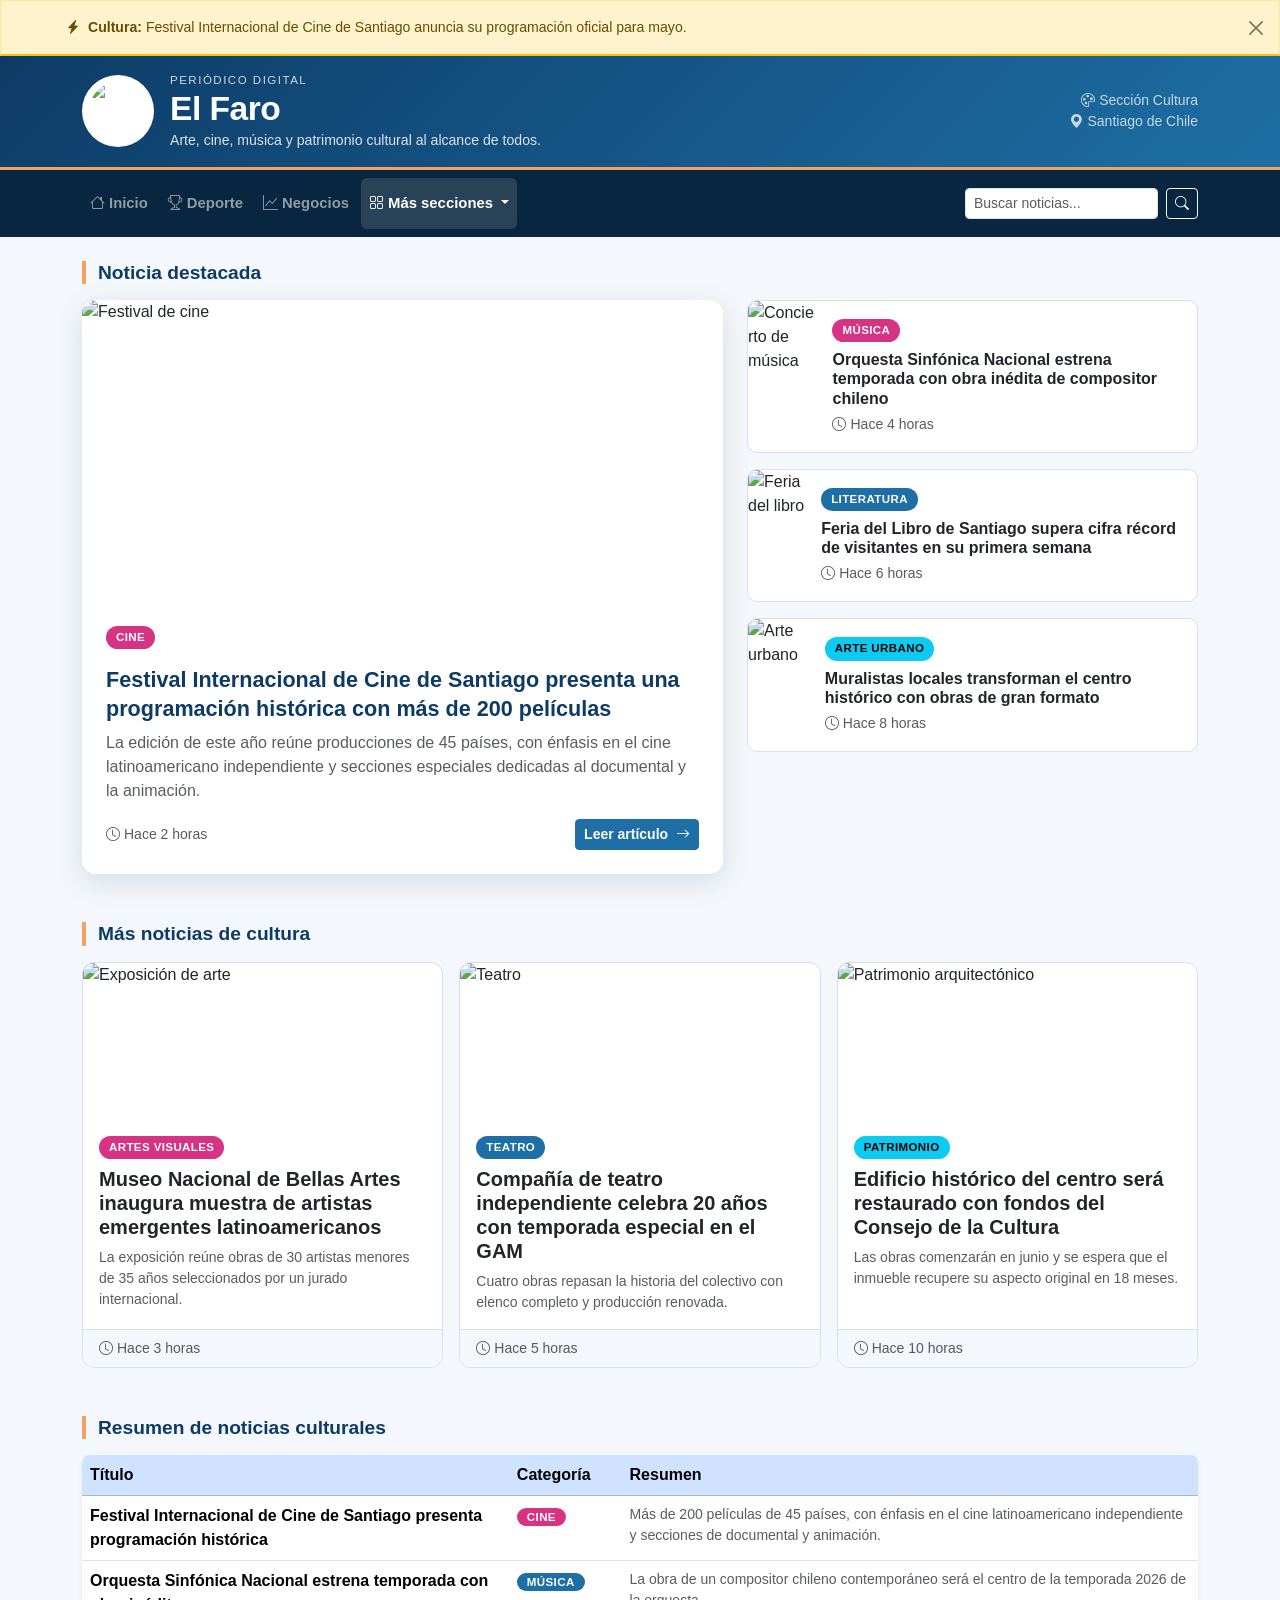
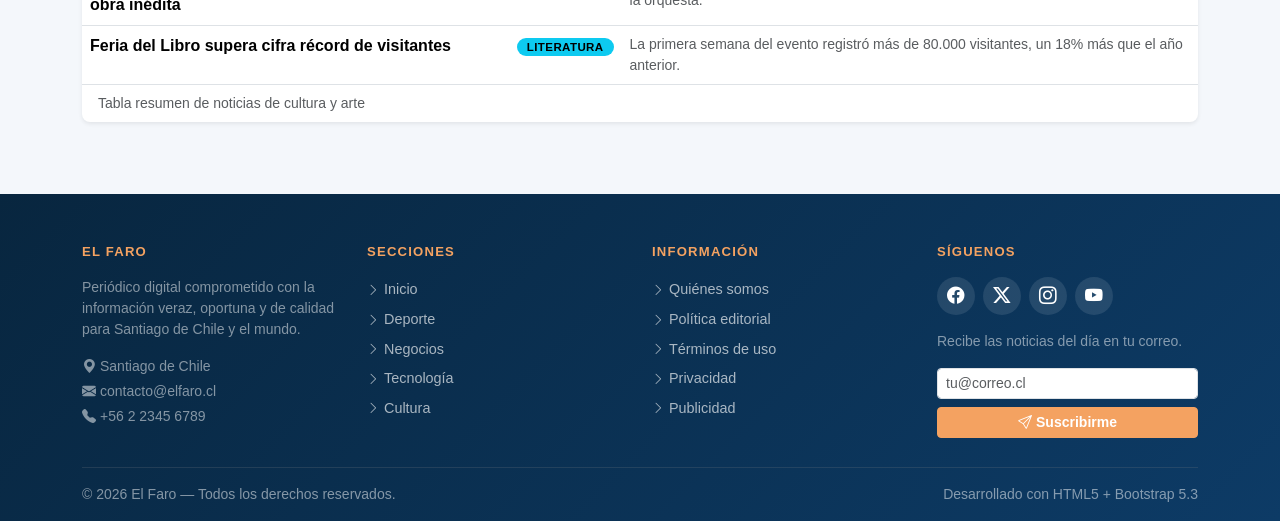
==== cultura.html @ 5b05ed6a "bootstrap" ====
<!DOCTYPE html>
<html lang="es">
<head>
    <meta charset="UTF-8">
    <meta name="viewport" content="width=device-width, initial-scale=1.0">
    <title>El Faro | Cultura</title>
    <meta name="description" content="Sección de cultura y arte del periódico digital El Faro. Cine, música, literatura y patrimonio cultural.">
    <link rel="stylesheet" href="https://cdn.jsdelivr.net/npm/bootstrap@5.3.3/dist/css/bootstrap.min.css">
    <link rel="stylesheet" href="https://cdn.jsdelivr.net/npm/bootstrap-icons@1.11.3/font/bootstrap-icons.min.css">
    <link rel="stylesheet" href="assets/css/custom.css">
</head>
<body>
    <a class="skip-link" href="#contenido">Saltar al contenido principal</a>

    <!-- RQ-07: Barra de avisos -->
    <div class="alert alert-warning alert-dismissible fade show mb-0 rounded-0 alert-bar" role="alert">
        <div class="container d-flex align-items-center gap-2">
            <i class="bi bi-lightning-charge-fill text-warning-emphasis"></i>
            <span><strong>Cultura:</strong> Festival Internacional de Cine de Santiago anuncia su programación oficial para mayo.</span>
        </div>
        <button type="button" class="btn-close" data-bs-dismiss="alert" aria-label="Cerrar"></button>
    </div>

    <!-- Topbar de marca -->
    <div class="topbar-brand text-white">
        <div class="container d-flex justify-content-between align-items-center py-3 flex-wrap gap-3">
            <div class="d-flex align-items-center gap-3">
                <img src="https://thumbs.dreamstime.com/z/logotipo-de-faro-formado-por-un-dise%C3%B1o-sencillo-y-moderno-estilo-minimalista-elegante-el-llamativo-capta-la-esencia-fuerza-gu%C3%ADa-280336023.jpg"
                    alt="Logotipo de El Faro" class="logo-img rounded-circle" width="72" height="72">
                <div>
                    <p class="eyebrow">Periódico digital</p>
                    <h1>El Faro</h1>
                    <p class="tagline">Arte, cine, música y patrimonio cultural al alcance de todos.</p>
                </div>
            </div>
            <div class="text-end d-none d-md-block">
                <p class="mb-0 small opacity-75"><i class="bi bi-palette me-1"></i>Sección Cultura</p>
                <p class="mb-0 small opacity-75"><i class="bi bi-geo-alt-fill me-1"></i>Santiago de Chile</p>
            </div>
        </div>
    </div>

    <!-- Navbar -->
    <nav class="main-nav navbar navbar-expand-lg navbar-dark" aria-label="Menú principal">
        <div class="container">
            <button class="navbar-toggler" type="button" data-bs-toggle="collapse" data-bs-target="#navbarMain"
                aria-controls="navbarMain" aria-expanded="false" aria-label="Abrir menú">
                <span class="navbar-toggler-icon"></span>
            </button>
            <div class="collapse navbar-collapse" id="navbarMain">
                <ul class="navbar-nav me-auto gap-1">
                    <li class="nav-item"><a class="nav-link" href="index.html"><i class="bi bi-house me-1"></i>Inicio</a></li>
                    <li class="nav-item"><a class="nav-link" href="deporte.html"><i class="bi bi-trophy me-1"></i>Deporte</a></li>
                    <li class="nav-item"><a class="nav-link" href="negocios.html"><i class="bi bi-graph-up me-1"></i>Negocios</a></li>
                    <li class="nav-item dropdown">
                        <a class="nav-link dropdown-toggle active" aria-current="true" href="#" id="dropdownMas"
                            role="button" data-bs-toggle="dropdown" aria-expanded="false">
                            <i class="bi bi-grid me-1"></i>Más secciones
                        </a>
                        <ul class="dropdown-menu" aria-labelledby="dropdownMas">
                            <li><a class="dropdown-item" href="tecnologia.html"><i class="bi bi-cpu me-2 text-primary"></i>Tecnología</a></li>
                            <li><a class="dropdown-item active" href="cultura.html"><i class="bi bi-palette me-2 text-danger"></i>Cultura</a></li>
                        </ul>
                    </li>
                </ul>
                <form class="d-flex gap-2" role="search">
                    <input class="form-control form-control-sm" type="search" placeholder="Buscar noticias..." aria-label="Buscar">
                    <button class="btn btn-sm btn-outline-light" type="submit"><i class="bi bi-search"></i></button>
                </form>
            </div>
        </div>
    </nav>

    <main id="contenido" class="py-4">
        <div class="container">

            <!-- Noticia destacada (RQ-04) -->
            <section class="mb-5" aria-labelledby="sec-destacada-cul">
                <h2 class="section-title" id="sec-destacada-cul">Noticia destacada</h2>
                <div class="row g-4">
                    <div class="col-lg-7">
                        <div class="card card-featured h-100">
                            <img src="https://images.unsplash.com/photo-1460881680858-30d872d5b530?w=800&h=380&fit=crop"
                                class="card-img-top" alt="Festival de cine" style="height:300px; object-fit:cover;">
                            <div class="card-body p-4">
                                <span class="cat-badge badge-culture d-inline-block mb-2">Cine</span>
                                <h3 class="featured-title mt-2">Festival Internacional de Cine de Santiago presenta una programación histórica con más de 200 películas</h3>
                                <p class="text-muted">La edición de este año reúne producciones de 45 países, con énfasis en el cine latinoamericano independiente y secciones especiales dedicadas al documental y la animación.</p>
                                <div class="d-flex justify-content-between align-items-center mt-3">
                                    <small class="text-muted"><i class="bi bi-clock me-1"></i>Hace 2 horas</small>
                                    <a href="#" class="btn btn-faro btn-sm">Leer artículo <i class="bi bi-arrow-right ms-1"></i></a>
                                </div>
                            </div>
                        </div>
                    </div>
                    <div class="col-lg-5">
                        <div class="d-flex flex-column gap-3 h-100">
                            <div class="card card-side flex-row overflow-hidden">
                                <img src="https://images.unsplash.com/photo-1493225457124-a3eb161ffa5f?w=120&h=110&fit=crop" alt="Concierto de música">
                                <div class="card-body p-3">
                                    <span class="cat-badge badge-culture d-inline-block mb-1">Música</span>
                                    <h4 class="fs-6 fw-bold mb-1 mt-1">Orquesta Sinfónica Nacional estrena temporada con obra inédita de compositor chileno</h4>
                                    <small class="text-muted"><i class="bi bi-clock me-1"></i>Hace 4 horas</small>
                                </div>
                            </div>
                            <div class="card card-side flex-row overflow-hidden">
                                <img src="https://images.unsplash.com/photo-1481627834876-b7833e8f5570?w=120&h=110&fit=crop" alt="Feria del libro">
                                <div class="card-body p-3">
                                    <span class="cat-badge badge-general d-inline-block mb-1">Literatura</span>
                                    <h4 class="fs-6 fw-bold mb-1 mt-1">Feria del Libro de Santiago supera cifra récord de visitantes en su primera semana</h4>
                                    <small class="text-muted"><i class="bi bi-clock me-1"></i>Hace 6 horas</small>
                                </div>
                            </div>
                            <div class="card card-side flex-row overflow-hidden">
                                <img src="https://images.unsplash.com/photo-1578926288207-a90a5366759d?w=120&h=110&fit=crop" alt="Arte urbano">
                                <div class="card-body p-3">
                                    <span class="cat-badge badge-society d-inline-block mb-1">Arte urbano</span>
                                    <h4 class="fs-6 fw-bold mb-1 mt-1">Muralistas locales transforman el centro histórico con obras de gran formato</h4>
                                    <small class="text-muted"><i class="bi bi-clock me-1"></i>Hace 8 horas</small>
                                </div>
                            </div>
                        </div>
                    </div>
                </div>
            </section>

            <!-- Cards pequeñas (RQ-05) -->
            <section class="mb-5" aria-labelledby="sec-mas-cul">
                <h2 class="section-title" id="sec-mas-cul">Más noticias de cultura</h2>
                <div class="row g-3">
                    <div class="col-md-4">
                        <div class="card card-small h-100 position-relative">
                            <img src="https://images.unsplash.com/photo-1518998053901-5348d3961a04?w=400&h=180&fit=crop"
                                class="card-img-top" alt="Exposición de arte" style="height:155px; object-fit:cover;">
                            <div class="card-body">
                                <span class="cat-badge badge-culture d-inline-block mb-2">Artes Visuales</span>
                                <h5 class="card-title fw-bold">Museo Nacional de Bellas Artes inaugura muestra de artistas emergentes latinoamericanos</h5>
                                <p class="card-text small text-muted">La exposición reúne obras de 30 artistas menores de 35 años seleccionados por un jurado internacional.</p>
                            </div>
                            <div class="card-footer small text-muted"><i class="bi bi-clock me-1"></i>Hace 3 horas</div>
                            <a href="#" class="stretched-link" aria-label="Leer: Museo Bellas Artes"></a>
                        </div>
                    </div>
                    <div class="col-md-4">
                        <div class="card card-small h-100 position-relative">
                            <img src="https://images.unsplash.com/photo-1507003211169-0a1dd7228f2d?w=400&h=180&fit=crop"
                                class="card-img-top" alt="Teatro" style="height:155px; object-fit:cover;">
                            <div class="card-body">
                                <span class="cat-badge badge-general d-inline-block mb-2">Teatro</span>
                                <h5 class="card-title fw-bold">Compañía de teatro independiente celebra 20 años con temporada especial en el GAM</h5>
                                <p class="card-text small text-muted">Cuatro obras repasan la historia del colectivo con elenco completo y producción renovada.</p>
                            </div>
                            <div class="card-footer small text-muted"><i class="bi bi-clock me-1"></i>Hace 5 horas</div>
                            <a href="#" class="stretched-link" aria-label="Leer: Teatro GAM"></a>
                        </div>
                    </div>
                    <div class="col-md-4">
                        <div class="card card-small h-100 position-relative">
                            <img src="https://images.unsplash.com/photo-1514533450685-4493e01d1fdc?w=400&h=180&fit=crop"
                                class="card-img-top" alt="Patrimonio arquitectónico" style="height:155px; object-fit:cover;">
                            <div class="card-body">
                                <span class="cat-badge badge-society d-inline-block mb-2">Patrimonio</span>
                                <h5 class="card-title fw-bold">Edificio histórico del centro será restaurado con fondos del Consejo de la Cultura</h5>
                                <p class="card-text small text-muted">Las obras comenzarán en junio y se espera que el inmueble recupere su aspecto original en 18 meses.</p>
                            </div>
                            <div class="card-footer small text-muted"><i class="bi bi-clock me-1"></i>Hace 10 horas</div>
                            <a href="#" class="stretched-link" aria-label="Leer: Patrimonio restaurado"></a>
                        </div>
                    </div>
                </div>
            </section>

            <!-- Tabla resumen -->
            <section class="mb-4" aria-labelledby="sec-tabla-cul">
                <h2 class="section-title" id="sec-tabla-cul">Resumen de noticias culturales</h2>
                <div class="card border-0 shadow-sm rounded-3 overflow-hidden">
                    <div class="card-body p-0">
                        <div class="table-responsive">
                            <table class="table table-hover mb-0">
                                <caption class="px-3 py-2 text-muted small">Tabla resumen de noticias de cultura y arte</caption>
                                <thead class="table-primary">
                                    <tr><th>Título</th><th>Categoría</th><th>Resumen</th></tr>
                                </thead>
                                <tbody>
                                    <tr>
                                        <td class="fw-semibold">Festival Internacional de Cine de Santiago presenta programación histórica</td>
                                        <td><span class="cat-badge badge-culture">Cine</span></td>
                                        <td class="small text-muted">Más de 200 películas de 45 países, con énfasis en el cine latinoamericano independiente y secciones de documental y animación.</td>
                                    </tr>
                                    <tr>
                                        <td class="fw-semibold">Orquesta Sinfónica Nacional estrena temporada con obra inédita</td>
                                        <td><span class="cat-badge badge-general">Música</span></td>
                                        <td class="small text-muted">La obra de un compositor chileno contemporáneo será el centro de la temporada 2026 de la orquesta.</td>
                                    </tr>
                                    <tr>
                                        <td class="fw-semibold">Feria del Libro supera cifra récord de visitantes</td>
                                        <td><span class="cat-badge badge-society">Literatura</span></td>
                                        <td class="small text-muted">La primera semana del evento registró más de 80.000 visitantes, un 18% más que el año anterior.</td>
                                    </tr>
                                </tbody>
                            </table>
                        </div>
                    </div>
                </div>
            </section>

        </div>
    </main>

    <!-- Footer ampliado (RQ-06) -->
    <footer class="site-footer text-white pt-5 pb-3 mt-4">
        <div class="container">
            <div class="row g-4">
                <div class="col-lg-3 col-md-6">
                    <p class="footer-title">El Faro</p>
                    <p class="text-white-50 small">Periódico digital comprometido con la información veraz, oportuna y de calidad para Santiago de Chile y el mundo.</p>
                    <p class="text-white-50 small mb-1"><i class="bi bi-geo-alt-fill me-1"></i>Santiago de Chile</p>
                    <p class="text-white-50 small mb-1"><i class="bi bi-envelope-fill me-1"></i>contacto@elfaro.cl</p>
                    <p class="text-white-50 small"><i class="bi bi-telephone-fill me-1"></i>+56 2 2345 6789</p>
                </div>
                <div class="col-lg-3 col-md-6">
                    <p class="footer-title">Secciones</p>
                    <ul class="footer-links">
                        <li><a href="index.html"><i class="bi bi-chevron-right me-1 small"></i>Inicio</a></li>
                        <li><a href="deporte.html"><i class="bi bi-chevron-right me-1 small"></i>Deporte</a></li>
                        <li><a href="negocios.html"><i class="bi bi-chevron-right me-1 small"></i>Negocios</a></li>
                        <li><a href="tecnologia.html"><i class="bi bi-chevron-right me-1 small"></i>Tecnología</a></li>
                        <li><a href="cultura.html"><i class="bi bi-chevron-right me-1 small"></i>Cultura</a></li>
                    </ul>
                </div>
                <div class="col-lg-3 col-md-6">
                    <p class="footer-title">Información</p>
                    <ul class="footer-links">
                        <li><a href="#"><i class="bi bi-chevron-right me-1 small"></i>Quiénes somos</a></li>
                        <li><a href="#"><i class="bi bi-chevron-right me-1 small"></i>Política editorial</a></li>
                        <li><a href="#"><i class="bi bi-chevron-right me-1 small"></i>Términos de uso</a></li>
                        <li><a href="#"><i class="bi bi-chevron-right me-1 small"></i>Privacidad</a></li>
                        <li><a href="#"><i class="bi bi-chevron-right me-1 small"></i>Publicidad</a></li>
                    </ul>
                </div>
                <div class="col-lg-3 col-md-6">
                    <p class="footer-title">Síguenos</p>
                    <div class="d-flex gap-2 mb-3">
                        <a href="#" class="social-icon" aria-label="Facebook"><i class="bi bi-facebook"></i></a>
                        <a href="#" class="social-icon" aria-label="Twitter/X"><i class="bi bi-twitter-x"></i></a>
                        <a href="#" class="social-icon" aria-label="Instagram"><i class="bi bi-instagram"></i></a>
                        <a href="#" class="social-icon" aria-label="YouTube"><i class="bi bi-youtube"></i></a>
                    </div>
                    <p class="text-white-50 small">Recibe las noticias del día en tu correo.</p>
                    <form class="d-flex flex-column gap-2" onsubmit="return false;">
                        <input type="email" class="form-control form-control-sm" placeholder="tu@correo.cl" aria-label="Correo para boletín">
                        <button type="submit" class="btn btn-accent btn-sm"><i class="bi bi-send me-1"></i>Suscribirme</button>
                    </form>
                </div>
            </div>
            <hr class="border-secondary mt-4 mb-3">
            <div class="d-flex flex-wrap justify-content-between align-items-center gap-2">
                <small class="text-white-50">© 2026 El Faro — Todos los derechos reservados.</small>
                <small class="text-white-50">Desarrollado con HTML5 + Bootstrap 5.3</small>
            </div>
        </div>
    </footer>

    <script src="https://cdn.jsdelivr.net/npm/bootstrap@5.3.3/dist/js/bootstrap.bundle.min.js"></script>
</body>
</html>
---- assets/css/custom.css ----
/* ============================================================
   El Faro — Estilos personalizados sobre Bootstrap 5.3
   ============================================================ */

:root {
    --faro-primary:   #0d3b66;
    --faro-dark:      #08263f;
    --faro-secondary: #1d6fa5;
    --faro-accent:    #f4a261;
    --faro-bg:        #f4f7fb;
    --faro-border:    #d8e0ea;
}

/* --- Base -------------------------------------------------- */
body {
    background-color: var(--faro-bg);
    font-family: 'Segoe UI', Arial, sans-serif;
}

/* --- Skip link (accesibilidad) ----------------------------- */
.skip-link {
    position: absolute;
    left: -9999px;
    top: 0;
    background: #000;
    color: #fff;
    padding: 10px 14px;
    z-index: 9999;
}
.skip-link:focus { left: 10px; }

/* --- Barra de avisos (RQ-07) ------------------------------- */
.alert-bar {
    background-color: #fff3cd;
    border-bottom: 2px solid #ffc107;
    font-size: 0.88rem;
}

/* --- Topbar de marca --------------------------------------- */
.topbar-brand {
    background: linear-gradient(135deg, var(--faro-primary) 0%, var(--faro-secondary) 100%);
}
.topbar-brand h1 {
    font-size: 2.1rem;
    font-weight: 800;
    letter-spacing: -0.5px;
    margin: 0;
}
.topbar-brand .eyebrow {
    font-size: 0.72rem;
    text-transform: uppercase;
    letter-spacing: 1.5px;
    opacity: 0.8;
    margin: 0;
}
.topbar-brand .tagline {
    font-size: 0.88rem;
    opacity: 0.85;
    margin: 0;
}
.logo-img {
    border: 3px solid rgba(255, 255, 255, 0.35);
    background: #fff;
    padding: 4px;
    object-fit: cover;
}

/* --- Navbar principal (RQ-03) ------------------------------ */
.main-nav {
    background-color: var(--faro-dark) !important;
    border-top: 3px solid var(--faro-accent);
}
.main-nav .nav-link {
    font-weight: 600;
    font-size: 0.93rem;
    padding: 0.9rem 1rem;
    transition: background 0.2s;
}
.main-nav .nav-link:hover,
.main-nav .nav-link.active,
.main-nav .nav-link:focus {
    background: rgba(255, 255, 255, 0.13);
    border-radius: 6px;
}
.main-nav .dropdown-menu {
    border: none;
    box-shadow: 0 8px 24px rgba(0, 0, 0, 0.15);
    border-radius: 10px;
}
.main-nav .dropdown-item:hover {
    background-color: var(--faro-bg);
    color: var(--faro-primary);
}

/* --- Títulos de sección ------------------------------------ */
.section-title {
    font-size: 1.2rem;
    font-weight: 700;
    color: var(--faro-primary);
    border-left: 4px solid var(--faro-accent);
    padding-left: 12px;
    margin-bottom: 1rem;
}

/* --- Tarjeta destacada (RQ-04) ----------------------------- */
.card-featured {
    border: none;
    box-shadow: 0 8px 28px rgba(13, 59, 102, 0.13);
    border-radius: 14px;
    overflow: hidden;
    transition: box-shadow 0.3s;
}
.card-featured:hover {
    box-shadow: 0 14px 36px rgba(13, 59, 102, 0.22);
}
.featured-title {
    font-size: 1.35rem;
    font-weight: 700;
    color: var(--faro-primary);
    line-height: 1.35;
}

/* --- Tarjetas secundarias en sidebar ----------------------- */
.card-side {
    border: 1px solid var(--faro-border);
    border-radius: 10px;
    overflow: hidden;
    transition: box-shadow 0.2s;
}
.card-side:hover {
    box-shadow: 0 4px 16px rgba(13, 59, 102, 0.1);
}
.card-side img {
    width: 100px;
    min-height: 90px;
    object-fit: cover;
}

/* --- Tarjetas pequeñas (RQ-05) ----------------------------- */
.card-small {
    border: 1px solid var(--faro-border);
    border-radius: 12px;
    overflow: hidden;
    transition: transform 0.2s, box-shadow 0.2s;
    background: #fff;
}
.card-small:hover {
    transform: translateY(-3px);
    box-shadow: 0 8px 24px rgba(13, 59, 102, 0.13);
}
.card-small .card-footer {
    background: var(--faro-bg);
    border-top: 1px solid var(--faro-border);
}

/* --- Badges de categoría ----------------------------------- */
.badge-general   { background-color: var(--faro-secondary); color: #fff; }
.badge-sport     { background-color: #198754; color: #fff; }
.badge-business  { background-color: #0d6efd; color: #fff; }
.badge-tech      { background-color: #6f42c1; color: #fff; }
.badge-culture   { background-color: #d63384; color: #fff; }
.badge-society   { background-color: #0dcaf0; color: #000; }

.cat-badge {
    font-size: 0.72rem;
    font-weight: 700;
    padding: 3px 10px;
    border-radius: 999px;
    text-transform: uppercase;
    letter-spacing: 0.4px;
}

/* --- Botones ----------------------------------------------- */
.btn-faro {
    background-color: var(--faro-secondary);
    border-color: var(--faro-secondary);
    color: #fff;
    font-weight: 600;
}
.btn-faro:hover {
    background-color: var(--faro-primary);
    border-color: var(--faro-primary);
    color: #fff;
}
.btn-accent {
    background-color: var(--faro-accent);
    border-color: var(--faro-accent);
    color: #fff;
    font-weight: 600;
}
.btn-accent:hover {
    background-color: #e3895a;
    border-color: #e3895a;
    color: #fff;
}

/* --- Footer ampliado (RQ-06) ------------------------------- */
.site-footer {
    background: linear-gradient(135deg, var(--faro-dark) 0%, var(--faro-primary) 100%);
}
.footer-title {
    font-weight: 700;
    color: var(--faro-accent);
    text-transform: uppercase;
    font-size: 0.82rem;
    letter-spacing: 1.2px;
    margin-bottom: 1rem;
}
.footer-links { list-style: none; padding: 0; margin: 0; }
.footer-links li { margin-bottom: 0.35rem; }
.footer-links a {
    color: rgba(255, 255, 255, 0.65);
    text-decoration: none;
    font-size: 0.9rem;
    transition: color 0.2s;
}
.footer-links a:hover { color: var(--faro-accent); }

.social-icon {
    display: flex;
    align-items: center;
    justify-content: center;
    width: 38px;
    height: 38px;
    background: rgba(255, 255, 255, 0.1);
    border-radius: 50%;
    color: #fff;
    text-decoration: none;
    font-size: 1.1rem;
    transition: background 0.2s, transform 0.2s;
}
.social-icon:hover {
    background: var(--faro-accent);
    color: #fff;
    transform: scale(1.1);
}

/* --- Multimedia -------------------------------------------- */
.media-card {
    border: 1px solid var(--faro-border);
    border-radius: 12px;
    background: #fff;
    box-shadow: 0 4px 14px rgba(13, 59, 102, 0.07);
}
video, audio { border-radius: 8px; }
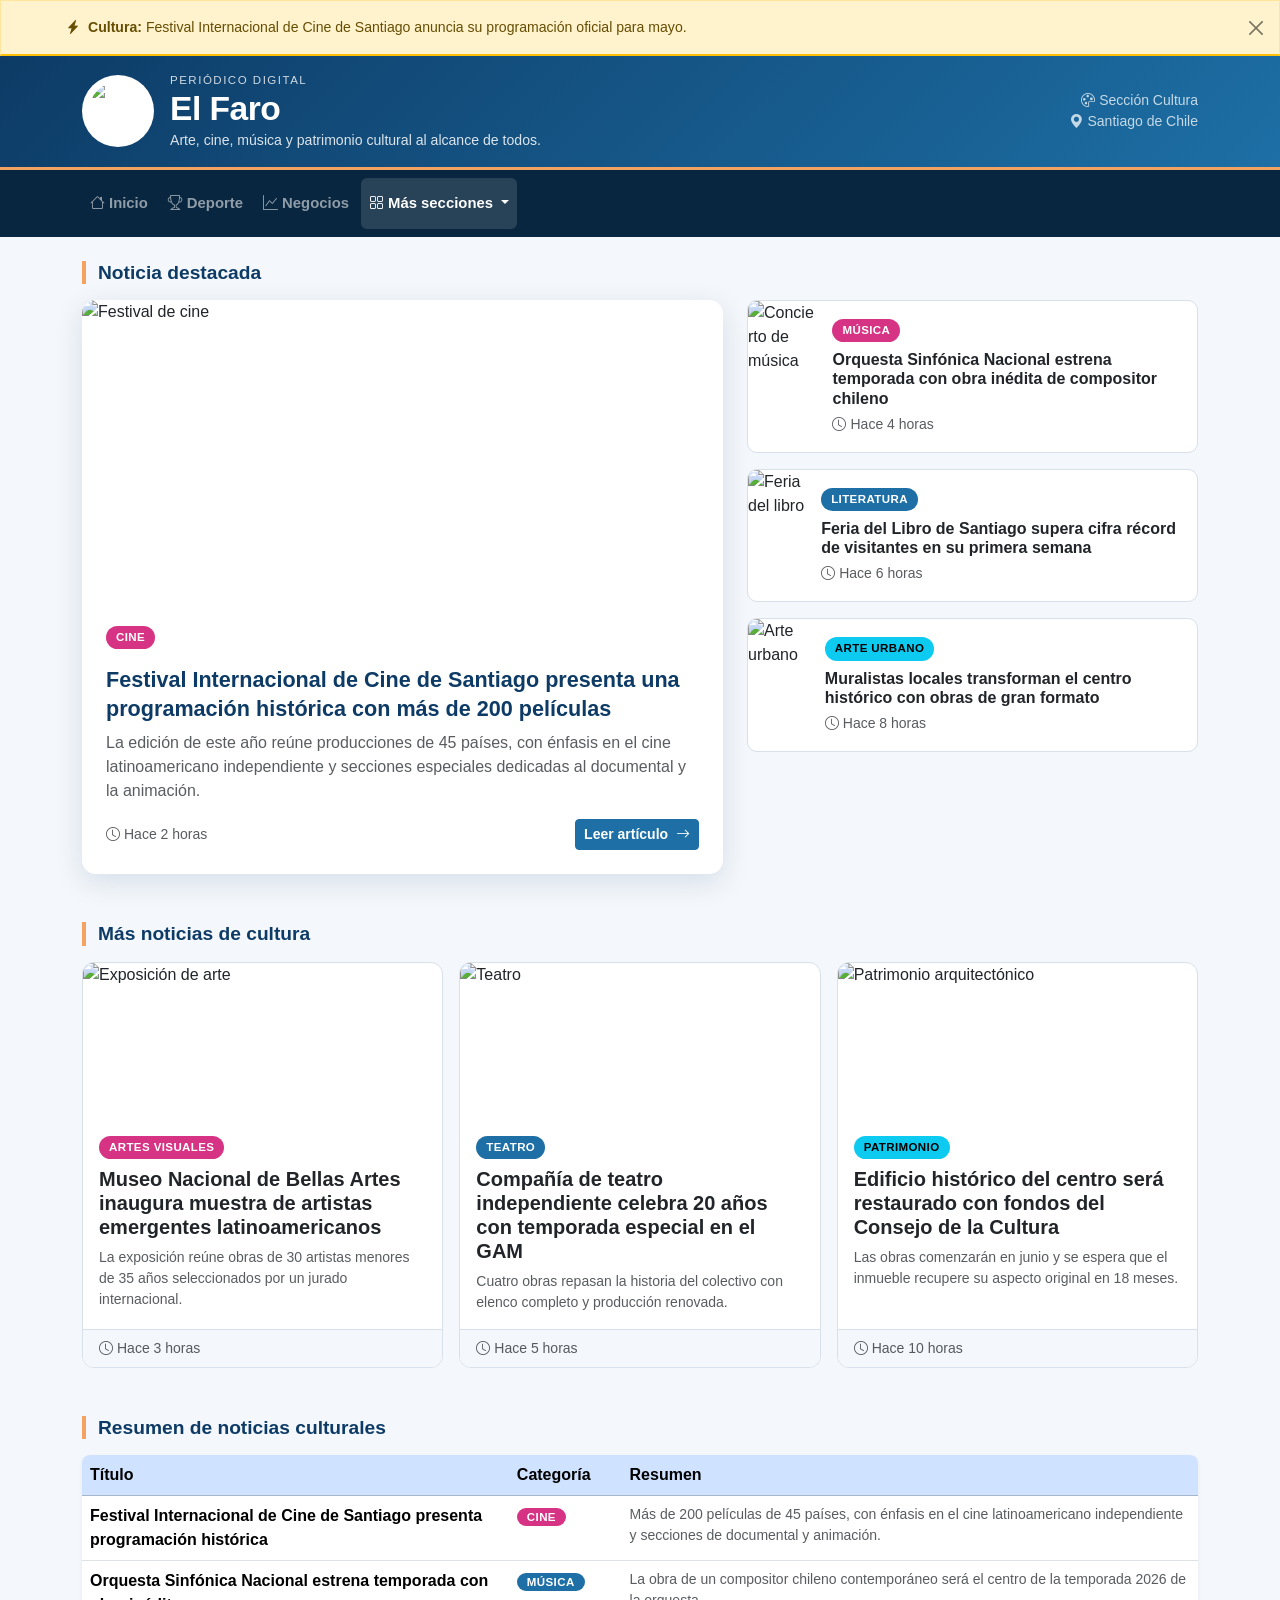
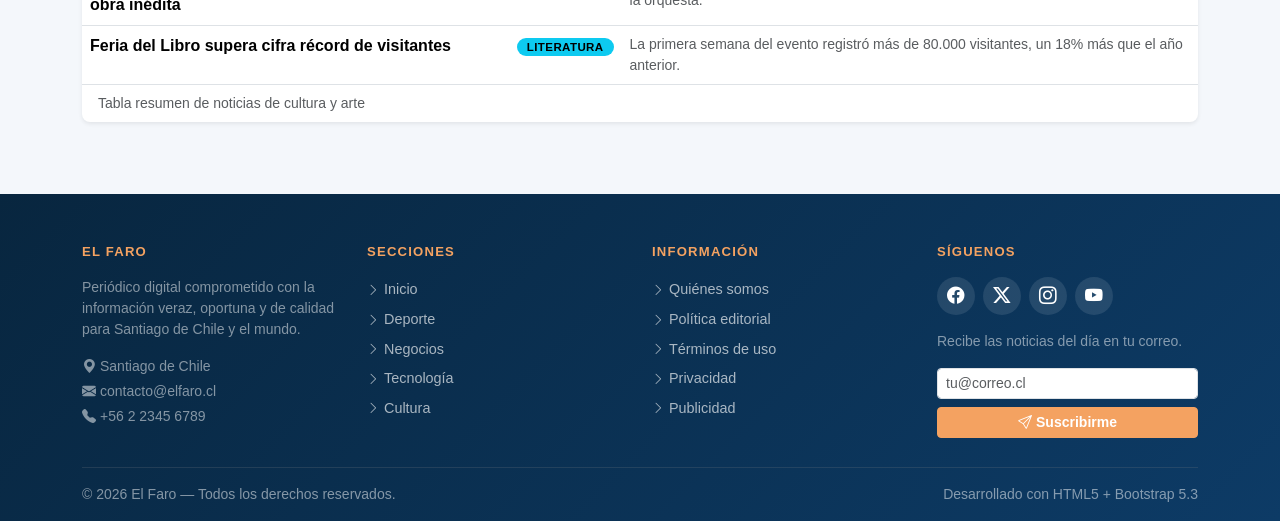
==== commit 3b3870d3: "readme y cambios menores" ====
--- a/cultura.html
+++ b/cultura.html
@@ -1,14 +1,17 @@
 <!DOCTYPE html>
 <html lang="es">
+
 <head>
     <meta charset="UTF-8">
     <meta name="viewport" content="width=device-width, initial-scale=1.0">
     <title>El Faro | Cultura</title>
-    <meta name="description" content="Sección de cultura y arte del periódico digital El Faro. Cine, música, literatura y patrimonio cultural.">
+    <meta name="description"
+        content="Sección de cultura y arte del periódico digital El Faro. Cine, música, literatura y patrimonio cultural.">
     <link rel="stylesheet" href="https://cdn.jsdelivr.net/npm/bootstrap@5.3.3/dist/css/bootstrap.min.css">
     <link rel="stylesheet" href="https://cdn.jsdelivr.net/npm/bootstrap-icons@1.11.3/font/bootstrap-icons.min.css">
     <link rel="stylesheet" href="assets/css/custom.css">
 </head>
+
 <body>
     <a class="skip-link" href="#contenido">Saltar al contenido principal</a>
 
@@ -16,7 +19,8 @@
     <div class="alert alert-warning alert-dismissible fade show mb-0 rounded-0 alert-bar" role="alert">
         <div class="container d-flex align-items-center gap-2">
             <i class="bi bi-lightning-charge-fill text-warning-emphasis"></i>
-            <span><strong>Cultura:</strong> Festival Internacional de Cine de Santiago anuncia su programación oficial para mayo.</span>
+            <span><strong>Cultura:</strong> Festival Internacional de Cine de Santiago anuncia su programación oficial
+                para mayo.</span>
         </div>
         <button type="button" class="btn-close" data-bs-dismiss="alert" aria-label="Cerrar"></button>
     </div>
@@ -49,24 +53,25 @@
             </button>
             <div class="collapse navbar-collapse" id="navbarMain">
                 <ul class="navbar-nav me-auto gap-1">
-                    <li class="nav-item"><a class="nav-link" href="index.html"><i class="bi bi-house me-1"></i>Inicio</a></li>
-                    <li class="nav-item"><a class="nav-link" href="deporte.html"><i class="bi bi-trophy me-1"></i>Deporte</a></li>
-                    <li class="nav-item"><a class="nav-link" href="negocios.html"><i class="bi bi-graph-up me-1"></i>Negocios</a></li>
+                    <li class="nav-item"><a class="nav-link" href="index.html"><i
+                                class="bi bi-house me-1"></i>Inicio</a></li>
+                    <li class="nav-item"><a class="nav-link" href="deporte.html"><i
+                                class="bi bi-trophy me-1"></i>Deporte</a></li>
+                    <li class="nav-item"><a class="nav-link" href="negocios.html"><i
+                                class="bi bi-graph-up me-1"></i>Negocios</a></li>
                     <li class="nav-item dropdown">
                         <a class="nav-link dropdown-toggle active" aria-current="true" href="#" id="dropdownMas"
                             role="button" data-bs-toggle="dropdown" aria-expanded="false">
                             <i class="bi bi-grid me-1"></i>Más secciones
                         </a>
                         <ul class="dropdown-menu" aria-labelledby="dropdownMas">
-                            <li><a class="dropdown-item" href="tecnologia.html"><i class="bi bi-cpu me-2 text-primary"></i>Tecnología</a></li>
-                            <li><a class="dropdown-item active" href="cultura.html"><i class="bi bi-palette me-2 text-danger"></i>Cultura</a></li>
+                            <li><a class="dropdown-item" href="tecnologia.html"><i
+                                        class="bi bi-cpu me-2 text-primary"></i>Tecnología</a></li>
+                            <li><a class="dropdown-item active" href="cultura.html"><i
+                                        class="bi bi-palette me-2 text-danger"></i>Cultura</a></li>
                         </ul>
                     </li>
                 </ul>
-                <form class="d-flex gap-2" role="search">
-                    <input class="form-control form-control-sm" type="search" placeholder="Buscar noticias..." aria-label="Buscar">
-                    <button class="btn btn-sm btn-outline-light" type="submit"><i class="bi bi-search"></i></button>
-                </form>
             </div>
         </div>
     </nav>
@@ -84,11 +89,15 @@
                                 class="card-img-top" alt="Festival de cine" style="height:300px; object-fit:cover;">
                             <div class="card-body p-4">
                                 <span class="cat-badge badge-culture d-inline-block mb-2">Cine</span>
-                                <h3 class="featured-title mt-2">Festival Internacional de Cine de Santiago presenta una programación histórica con más de 200 películas</h3>
-                                <p class="text-muted">La edición de este año reúne producciones de 45 países, con énfasis en el cine latinoamericano independiente y secciones especiales dedicadas al documental y la animación.</p>
+                                <h3 class="featured-title mt-2">Festival Internacional de Cine de Santiago presenta una
+                                    programación histórica con más de 200 películas</h3>
+                                <p class="text-muted">La edición de este año reúne producciones de 45 países, con
+                                    énfasis en el cine latinoamericano independiente y secciones especiales dedicadas al
+                                    documental y la animación.</p>
                                 <div class="d-flex justify-content-between align-items-center mt-3">
                                     <small class="text-muted"><i class="bi bi-clock me-1"></i>Hace 2 horas</small>
-                                    <a href="#" class="btn btn-faro btn-sm">Leer artículo <i class="bi bi-arrow-right ms-1"></i></a>
+                                    <a href="#" class="btn btn-faro btn-sm">Leer artículo <i
+                                            class="bi bi-arrow-right ms-1"></i></a>
                                 </div>
                             </div>
                         </div>
@@ -96,26 +105,32 @@
                     <div class="col-lg-5">
                         <div class="d-flex flex-column gap-3 h-100">
                             <div class="card card-side flex-row overflow-hidden">
-                                <img src="https://images.unsplash.com/photo-1493225457124-a3eb161ffa5f?w=120&h=110&fit=crop" alt="Concierto de música">
+                                <img src="https://images.unsplash.com/photo-1493225457124-a3eb161ffa5f?w=120&h=110&fit=crop"
+                                    alt="Concierto de música">
                                 <div class="card-body p-3">
                                     <span class="cat-badge badge-culture d-inline-block mb-1">Música</span>
-                                    <h4 class="fs-6 fw-bold mb-1 mt-1">Orquesta Sinfónica Nacional estrena temporada con obra inédita de compositor chileno</h4>
+                                    <h4 class="fs-6 fw-bold mb-1 mt-1">Orquesta Sinfónica Nacional estrena temporada con
+                                        obra inédita de compositor chileno</h4>
                                     <small class="text-muted"><i class="bi bi-clock me-1"></i>Hace 4 horas</small>
                                 </div>
                             </div>
                             <div class="card card-side flex-row overflow-hidden">
-                                <img src="https://images.unsplash.com/photo-1481627834876-b7833e8f5570?w=120&h=110&fit=crop" alt="Feria del libro">
+                                <img src="https://images.unsplash.com/photo-1481627834876-b7833e8f5570?w=120&h=110&fit=crop"
+                                    alt="Feria del libro">
                                 <div class="card-body p-3">
                                     <span class="cat-badge badge-general d-inline-block mb-1">Literatura</span>
-                                    <h4 class="fs-6 fw-bold mb-1 mt-1">Feria del Libro de Santiago supera cifra récord de visitantes en su primera semana</h4>
+                                    <h4 class="fs-6 fw-bold mb-1 mt-1">Feria del Libro de Santiago supera cifra récord
+                                        de visitantes en su primera semana</h4>
                                     <small class="text-muted"><i class="bi bi-clock me-1"></i>Hace 6 horas</small>
                                 </div>
                             </div>
                             <div class="card card-side flex-row overflow-hidden">
-                                <img src="https://images.unsplash.com/photo-1578926288207-a90a5366759d?w=120&h=110&fit=crop" alt="Arte urbano">
+                                <img src="https://images.unsplash.com/photo-1578926288207-a90a5366759d?w=120&h=110&fit=crop"
+                                    alt="Arte urbano">
                                 <div class="card-body p-3">
                                     <span class="cat-badge badge-society d-inline-block mb-1">Arte urbano</span>
-                                    <h4 class="fs-6 fw-bold mb-1 mt-1">Muralistas locales transforman el centro histórico con obras de gran formato</h4>
+                                    <h4 class="fs-6 fw-bold mb-1 mt-1">Muralistas locales transforman el centro
+                                        histórico con obras de gran formato</h4>
                                     <small class="text-muted"><i class="bi bi-clock me-1"></i>Hace 8 horas</small>
                                 </div>
                             </div>
@@ -134,8 +149,10 @@
                                 class="card-img-top" alt="Exposición de arte" style="height:155px; object-fit:cover;">
                             <div class="card-body">
                                 <span class="cat-badge badge-culture d-inline-block mb-2">Artes Visuales</span>
-                                <h5 class="card-title fw-bold">Museo Nacional de Bellas Artes inaugura muestra de artistas emergentes latinoamericanos</h5>
-                                <p class="card-text small text-muted">La exposición reúne obras de 30 artistas menores de 35 años seleccionados por un jurado internacional.</p>
+                                <h5 class="card-title fw-bold">Museo Nacional de Bellas Artes inaugura muestra de
+                                    artistas emergentes latinoamericanos</h5>
+                                <p class="card-text small text-muted">La exposición reúne obras de 30 artistas menores
+                                    de 35 años seleccionados por un jurado internacional.</p>
                             </div>
                             <div class="card-footer small text-muted"><i class="bi bi-clock me-1"></i>Hace 3 horas</div>
                             <a href="#" class="stretched-link" aria-label="Leer: Museo Bellas Artes"></a>
@@ -147,8 +164,10 @@
                                 class="card-img-top" alt="Teatro" style="height:155px; object-fit:cover;">
                             <div class="card-body">
                                 <span class="cat-badge badge-general d-inline-block mb-2">Teatro</span>
-                                <h5 class="card-title fw-bold">Compañía de teatro independiente celebra 20 años con temporada especial en el GAM</h5>
-                                <p class="card-text small text-muted">Cuatro obras repasan la historia del colectivo con elenco completo y producción renovada.</p>
+                                <h5 class="card-title fw-bold">Compañía de teatro independiente celebra 20 años con
+                                    temporada especial en el GAM</h5>
+                                <p class="card-text small text-muted">Cuatro obras repasan la historia del colectivo con
+                                    elenco completo y producción renovada.</p>
                             </div>
                             <div class="card-footer small text-muted"><i class="bi bi-clock me-1"></i>Hace 5 horas</div>
                             <a href="#" class="stretched-link" aria-label="Leer: Teatro GAM"></a>
@@ -157,13 +176,17 @@
                     <div class="col-md-4">
                         <div class="card card-small h-100 position-relative">
                             <img src="https://images.unsplash.com/photo-1514533450685-4493e01d1fdc?w=400&h=180&fit=crop"
-                                class="card-img-top" alt="Patrimonio arquitectónico" style="height:155px; object-fit:cover;">
+                                class="card-img-top" alt="Patrimonio arquitectónico"
+                                style="height:155px; object-fit:cover;">
                             <div class="card-body">
                                 <span class="cat-badge badge-society d-inline-block mb-2">Patrimonio</span>
-                                <h5 class="card-title fw-bold">Edificio histórico del centro será restaurado con fondos del Consejo de la Cultura</h5>
-                                <p class="card-text small text-muted">Las obras comenzarán en junio y se espera que el inmueble recupere su aspecto original en 18 meses.</p>
-                            </div>
-                            <div class="card-footer small text-muted"><i class="bi bi-clock me-1"></i>Hace 10 horas</div>
+                                <h5 class="card-title fw-bold">Edificio histórico del centro será restaurado con fondos
+                                    del Consejo de la Cultura</h5>
+                                <p class="card-text small text-muted">Las obras comenzarán en junio y se espera que el
+                                    inmueble recupere su aspecto original en 18 meses.</p>
+                            </div>
+                            <div class="card-footer small text-muted"><i class="bi bi-clock me-1"></i>Hace 10 horas
+                            </div>
                             <a href="#" class="stretched-link" aria-label="Leer: Patrimonio restaurado"></a>
                         </div>
                     </div>
@@ -177,25 +200,36 @@
                     <div class="card-body p-0">
                         <div class="table-responsive">
                             <table class="table table-hover mb-0">
-                                <caption class="px-3 py-2 text-muted small">Tabla resumen de noticias de cultura y arte</caption>
+                                <caption class="px-3 py-2 text-muted small">Tabla resumen de noticias de cultura y arte
+                                </caption>
                                 <thead class="table-primary">
-                                    <tr><th>Título</th><th>Categoría</th><th>Resumen</th></tr>
+                                    <tr>
+                                        <th>Título</th>
+                                        <th>Categoría</th>
+                                        <th>Resumen</th>
+                                    </tr>
                                 </thead>
                                 <tbody>
                                     <tr>
-                                        <td class="fw-semibold">Festival Internacional de Cine de Santiago presenta programación histórica</td>
+                                        <td class="fw-semibold">Festival Internacional de Cine de Santiago presenta
+                                            programación histórica</td>
                                         <td><span class="cat-badge badge-culture">Cine</span></td>
-                                        <td class="small text-muted">Más de 200 películas de 45 países, con énfasis en el cine latinoamericano independiente y secciones de documental y animación.</td>
+                                        <td class="small text-muted">Más de 200 películas de 45 países, con énfasis en
+                                            el cine latinoamericano independiente y secciones de documental y animación.
+                                        </td>
                                     </tr>
                                     <tr>
-                                        <td class="fw-semibold">Orquesta Sinfónica Nacional estrena temporada con obra inédita</td>
+                                        <td class="fw-semibold">Orquesta Sinfónica Nacional estrena temporada con obra
+                                            inédita</td>
                                         <td><span class="cat-badge badge-general">Música</span></td>
-                                        <td class="small text-muted">La obra de un compositor chileno contemporáneo será el centro de la temporada 2026 de la orquesta.</td>
+                                        <td class="small text-muted">La obra de un compositor chileno contemporáneo será
+                                            el centro de la temporada 2026 de la orquesta.</td>
                                     </tr>
                                     <tr>
                                         <td class="fw-semibold">Feria del Libro supera cifra récord de visitantes</td>
                                         <td><span class="cat-badge badge-society">Literatura</span></td>
-                                        <td class="small text-muted">La primera semana del evento registró más de 80.000 visitantes, un 18% más que el año anterior.</td>
+                                        <td class="small text-muted">La primera semana del evento registró más de 80.000
+                                            visitantes, un 18% más que el año anterior.</td>
                                     </tr>
                                 </tbody>
                             </table>
@@ -213,7 +247,8 @@
             <div class="row g-4">
                 <div class="col-lg-3 col-md-6">
                     <p class="footer-title">El Faro</p>
-                    <p class="text-white-50 small">Periódico digital comprometido con la información veraz, oportuna y de calidad para Santiago de Chile y el mundo.</p>
+                    <p class="text-white-50 small">Periódico digital comprometido con la información veraz, oportuna y
+                        de calidad para Santiago de Chile y el mundo.</p>
                     <p class="text-white-50 small mb-1"><i class="bi bi-geo-alt-fill me-1"></i>Santiago de Chile</p>
                     <p class="text-white-50 small mb-1"><i class="bi bi-envelope-fill me-1"></i>contacto@elfaro.cl</p>
                     <p class="text-white-50 small"><i class="bi bi-telephone-fill me-1"></i>+56 2 2345 6789</p>
@@ -248,8 +283,10 @@
                     </div>
                     <p class="text-white-50 small">Recibe las noticias del día en tu correo.</p>
                     <form class="d-flex flex-column gap-2" onsubmit="return false;">
-                        <input type="email" class="form-control form-control-sm" placeholder="tu@correo.cl" aria-label="Correo para boletín">
-                        <button type="submit" class="btn btn-accent btn-sm"><i class="bi bi-send me-1"></i>Suscribirme</button>
+                        <input type="email" class="form-control form-control-sm" placeholder="tu@correo.cl"
+                            aria-label="Correo para boletín">
+                        <button type="submit" class="btn btn-accent btn-sm"><i
+                                class="bi bi-send me-1"></i>Suscribirme</button>
                     </form>
                 </div>
             </div>
@@ -263,4 +300,5 @@
 
     <script src="https://cdn.jsdelivr.net/npm/bootstrap@5.3.3/dist/js/bootstrap.bundle.min.js"></script>
 </body>
-</html>
+
+</html>
